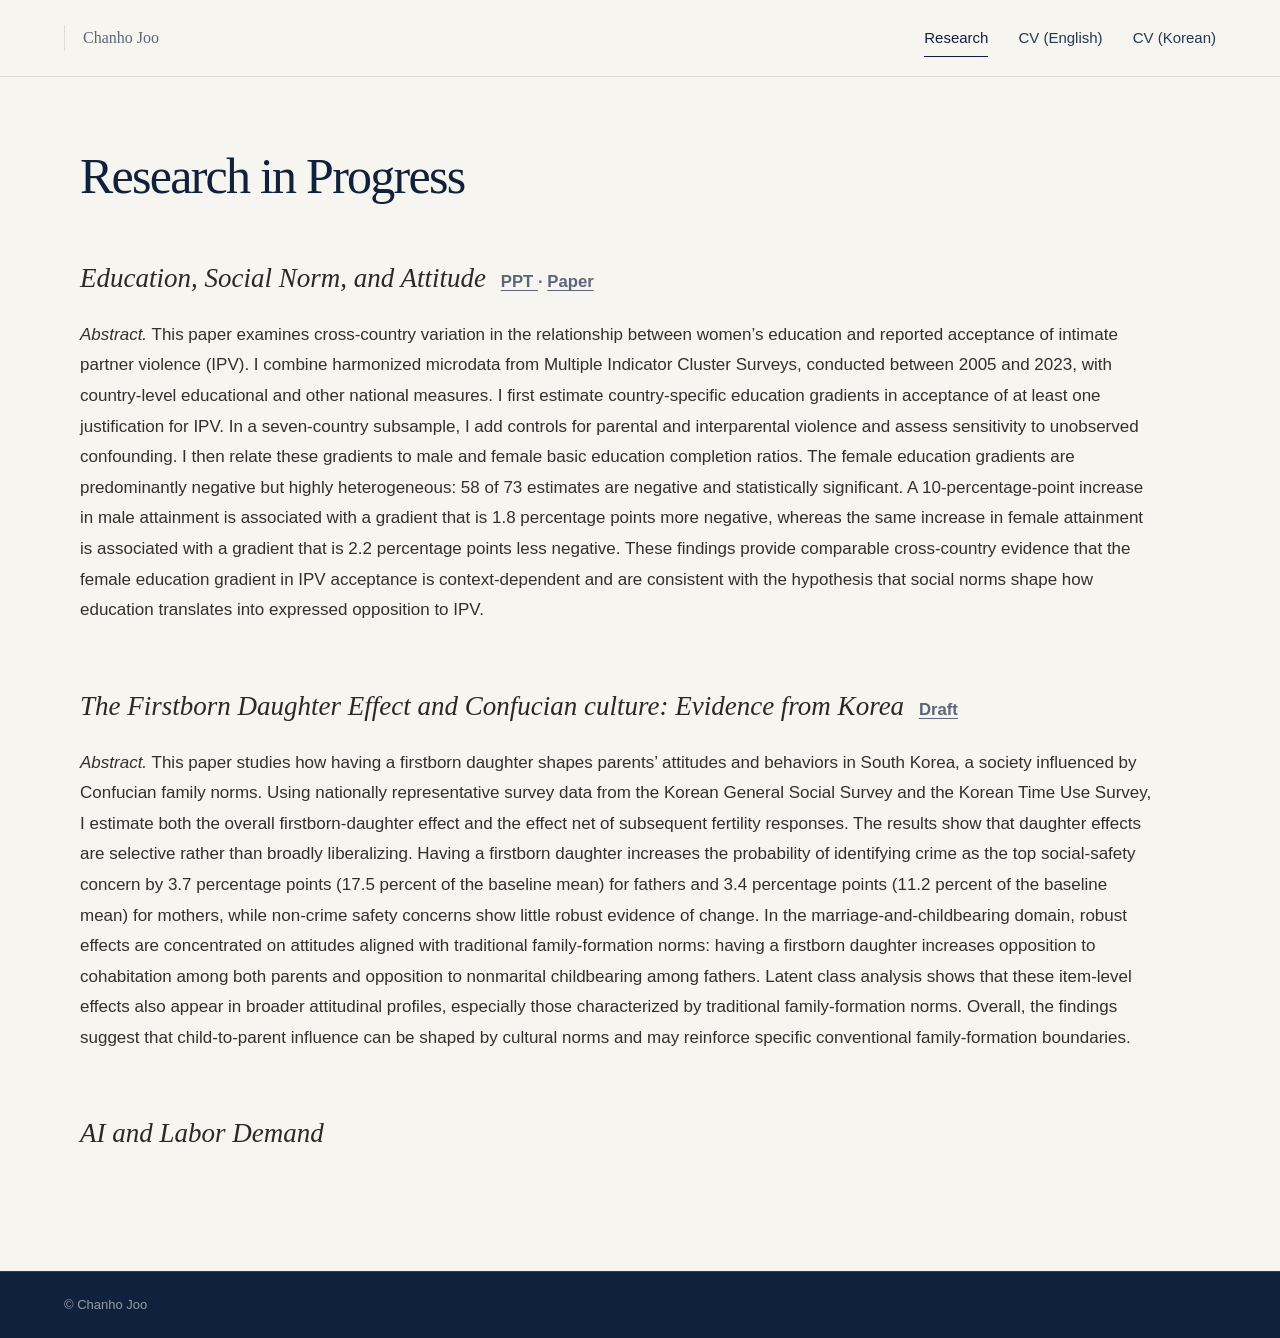
==== research.html @ ecddd012 "Add research detail page" ====
<!DOCTYPE html>
<html lang="en">
<head>
  <meta charset="UTF-8">

  <meta
    name="viewport"
    content="width=device-width, initial-scale=1.0"
  >

  <meta
    name="description"
    content="Research in progress by Chanho Joo."
  >

  <title>Research | Chanho Joo</title>

  <link rel="stylesheet" href="./styles.css">
</head>

<body>

  <header class="site-header">

    <div class="site-shell header-inner">

      <div class="header-brand">
        <a class="brand-name brand-name-only" href="./index.html">
          Chanho Joo
        </a>
      </div>

      <nav class="main-navigation" aria-label="Main navigation">

        <a href="./research.html" aria-current="page">
          Research
        </a>

        <a
          href="./chanho-joo-cv.pdf"
          target="_blank"
          rel="noopener"
        >
          CV (English)
        </a>

        <a
          href="./chanho-joo-cv-korean.pdf"
          target="_blank"
          rel="noopener"
        >
          CV (Korean)
        </a>

      </nav>

    </div>

  </header>

  <main>

    <section class="research-page" aria-labelledby="research-page-title">

      <div class="site-shell research-page-content">

        <h1 id="research-page-title" class="research-page-title">
          Research in Progress
        </h1>

        <article class="research-paper">

          <h2 class="research-paper-title">
            Education, Social Norm, and Attitude
            <span class="research-paper-links">
              <a
                href="./IPV_Education_Dependent_Norm_Sensitivity.pdf"
                target="_blank"
                rel="noopener"
              >
                PPT
              </a>
              <span aria-hidden="true">·</span>
              <a
                href="./Education_Social_norm_Attitude.pdf"
                target="_blank"
                rel="noopener"
              >
                Paper
              </a>
            </span>
          </h2>

          <p class="research-abstract">
            <em>Abstract.</em> This paper examines cross-country variation in the relationship between women’s education and reported acceptance of intimate partner violence (IPV). I combine harmonized microdata from Multiple Indicator Cluster Surveys, conducted between 2005 and 2023, with country-level educational and other national measures. I first estimate country-specific education gradients in acceptance of at least one justification for IPV. In a seven-country subsample, I add controls for parental and interparental violence and assess sensitivity to unobserved confounding. I then relate these gradients to male and female basic education completion ratios. The female education gradients are predominantly negative but highly heterogeneous: 58 of 73 estimates are negative and statistically significant. A 10-percentage-point increase in male attainment is associated with a gradient that is 1.8 percentage points more negative, whereas the same increase in female attainment is associated with a gradient that is 2.2 percentage points less negative. These findings provide comparable cross-country evidence that the female education gradient in IPV acceptance is context-dependent and are consistent with the hypothesis that social norms shape how education translates into expressed opposition to IPV.
          </p>

        </article>

        <article class="research-paper">

          <h2 class="research-paper-title">
            The Firstborn Daughter Effect and Confucian culture: Evidence from Korea
            <span class="research-paper-links">
              <a
                href="./Joo_firstborn.pdf"
                target="_blank"
                rel="noopener"
              >
                Draft
              </a>
            </span>
          </h2>

          <p class="research-abstract">
            <em>Abstract.</em> This paper studies how having a firstborn daughter shapes parents’ attitudes and behaviors in South Korea, a society influenced by Confucian family norms. Using nationally representative survey data from the Korean General Social Survey and the Korean Time Use Survey, I estimate both the overall firstborn-daughter effect and the effect net of subsequent fertility responses. The results show that daughter effects are selective rather than broadly liberalizing. Having a firstborn daughter increases the probability of identifying crime as the top social-safety concern by 3.7 percentage points (17.5 percent of the baseline mean) for fathers and 3.4 percentage points (11.2 percent of the baseline mean) for mothers, while non-crime safety concerns show little robust evidence of change. In the marriage-and-childbearing domain, robust effects are concentrated on attitudes aligned with traditional family-formation norms: having a firstborn daughter increases opposition to cohabitation among both parents and opposition to nonmarital childbearing among fathers. Latent class analysis shows that these item-level effects also appear in broader attitudinal profiles, especially those characterized by traditional family-formation norms. Overall, the findings suggest that child-to-parent influence can be shaped by cultural norms and may reinforce specific conventional family-formation boundaries.
          </p>

        </article>

        <article class="research-paper research-paper-title-only">

          <h2 class="research-paper-title">
            AI and Labor Demand
          </h2>

        </article>

      </div>

    </section>

  </main>

  <footer class="site-footer">

    <div class="site-shell footer-inner">

      <p>
        © Chanho Joo
      </p>

    </div>

  </footer>

</body>
</html>
---- styles.css ----
/* ==================================================
   1. Design variables
================================================== */

:root {
  --background: #f7f5ef;
  --background-light: #fbfaf7;
  --surface: #ffffff;

  --navy: #10213d;
  --navy-soft: #253753;
  --text: #17233a;
  --muted: #5c6678;
  --line: #dedbd3;

  --max-width: 1180px;
  --side-padding: 5vw;
}


/* ==================================================
   2. Base
================================================== */

*,
*::before,
*::after {
  box-sizing: border-box;
}

html {
  scroll-behavior: smooth;
}

body {
  margin: 0;
  overflow-x: hidden;

  background: var(--background);
  color: var(--text);

  font-family:
    Arial,
    "Helvetica Neue",
    Helvetica,
    sans-serif;

  font-size: 16px;
  line-height: 1.65;

  -webkit-font-smoothing: antialiased;
}

img {
  display: block;
  max-width: 100%;
}

a {
  color: inherit;
  text-decoration: none;
  -webkit-tap-highlight-color: transparent;
}

a:focus-visible {
  outline: 2px solid var(--navy);
  outline-offset: 4px;
}

section {
  scroll-margin-top: 90px;
}

.site-shell {
  width: min(
    var(--max-width),
    calc(100% - (var(--side-padding) * 2))
  );
  margin: 0 auto;
}


/* ==================================================
   3. Header
================================================== */

.site-header {
  position: relative;
  z-index: 100;

  width: 100%;

  background: var(--background);
  border-bottom: 1px solid var(--line);
}

.header-inner {
  min-height: 76px;

  display: flex;
  align-items: center;
  justify-content: space-between;

  gap: 40px;
}

.header-brand {
  display: flex;
  align-items: center;
  gap: 18px;
}

.home-link {
  color: var(--navy);
  font-size: 14px;
  font-weight: 700;
}

.brand-name {
  padding-left: 18px;

  border-left: 1px solid var(--line);
  color: var(--muted);

  font-family:
    Georgia,
    "Times New Roman",
    Times,
    serif;

  font-size: 16px;
  font-weight: 400;
}

.home-link:hover,
.brand-name:hover {
  color: var(--navy);
}

.main-navigation {
  display: flex;
  align-items: center;
  justify-content: flex-end;
  flex-wrap: wrap;

  gap: 30px;
}

.main-navigation a {
  position: relative;

  color: var(--navy-soft);
  font-size: 15px;
  font-weight: 500;
}

.main-navigation a::after {
  content: "";

  position: absolute;
  left: 0;
  bottom: -7px;

  width: 100%;
  height: 1px;

  background: var(--navy);

  transform: scaleX(0);
  transform-origin: right;
  transition: transform 180ms ease;
}

.main-navigation a:hover::after {
  transform: scaleX(1);
  transform-origin: left;
}

.main-navigation a[aria-current="page"] {
  color: var(--navy);
}

.main-navigation a[aria-current="page"]::after {
  transform: scaleX(1);
}


/* ==================================================
   4. Profile / Hero
================================================== */

.hero {
  padding: 72px 0 88px;
}

.hero-grid {
  display: grid;
  grid-template-columns:
    minmax(250px, 310px)
    minmax(0, 680px);

  align-items: start;
  justify-content: center;

  gap: clamp(48px, 5vw, 72px);
}

.portrait-column {
  align-self: start;

  display: flex;
  justify-content: center;

  /* Aligns the top of the photo approximately with the name. */
  padding-top: 38px;
}

.portrait-frame {
  width: 100%;
  max-width: 300px;
  aspect-ratio: 3518 / 4185;

  overflow: hidden;

  border: 1px solid var(--line);
  background: transparent;

  box-shadow: 0 16px 36px rgba(34, 55, 84, 0.12);
}

.portrait-frame img {
  width: 100%;
  height: 100%;

  object-fit: cover;
  object-position: center;
}

.hero-copy {
  align-self: start;
  max-width: 680px;
}

.eyebrow {
  margin: 0 0 14px;

  color: var(--navy);

  font-size: 11px;
  font-weight: 750;
  letter-spacing: 0.18em;
  text-transform: uppercase;
}

.hero .profile-title {
  margin: 0;

  color: var(--navy);

  font-family:
    Georgia,
    "Times New Roman",
    Times,
    serif;

  font-size: clamp(36px, 2.8vw, 44px);
  font-weight: 500;
  line-height: 1.12;
  letter-spacing: -0.035em;
}

/* Optional: use this class under the name for title and affiliation. */
.profile-role {
  margin: 10px 0 0;

  color: var(--navy-soft);

  font-size: 17px;
  font-weight: 500;
  line-height: 1.55;
}

.profile-bio {
  max-width: 650px;
  margin: 24px 0 0;

  color: var(--muted);

  /* One step larger than the previous 17px setting. */
  font-size: 18px;
  line-height: 1.72;
}

.profile-bio + .profile-bio {
  margin-top: 20px;
}

.profile-details {
  max-width: 650px;

  margin: 30px 0 0;
  padding: 20px 0;

  border-top: 1px solid var(--line);
  border-bottom: 1px solid var(--line);
}

.profile-details div {
  display: grid;
  grid-template-columns: 130px minmax(0, 1fr);

  gap: 22px;
  padding: 6px 0;
}

.profile-details dt {
  color: var(--navy);

  font-size: 12px;
  font-weight: 700;
  letter-spacing: 0.05em;
  text-transform: uppercase;
}

.profile-details dd {
  margin: 0;

  color: var(--muted);

  font-size: 15px;
  line-height: 1.6;
}

.profile-details a {
  color: var(--navy);
}

.profile-details a:hover {
  text-decoration: underline;
  text-underline-offset: 3px;
}

.profile-links {
  display: flex;
  flex-wrap: wrap;

  gap: 28px;
  margin-top: 25px;
}

.profile-links a {
  padding-bottom: 3px;

  border-bottom: 1px solid var(--navy);
  color: var(--navy);

  font-size: 14px;
  font-weight: 700;
}

.profile-links a:hover {
  opacity: 0.65;
}


/* ==================================================
   5. Research: simple publication-style list
================================================== */

.research-section {
  padding: 64px 0 72px;

  border-top: 1px solid var(--line);
  background: var(--background-light);
}

.research-list-heading {
  margin: 0 0 26px;

  color: #292929;

  font-family:
    Georgia,
    "Times New Roman",
    Times,
    serif;

  font-size: 22px;
  font-weight: 400;
  line-height: 1.35;

  text-decoration: underline;
  text-decoration-thickness: 1px;
  text-underline-offset: 4px;
}

.publication-list {
  max-width: 1100px;
}

.publication-entry {
  margin: 0 0 12px;

  color: #303030;

  font-family:
    Georgia,
    "Times New Roman",
    Times,
    serif;

  font-size: 18px;
  font-weight: 400;
  line-height: 1.6;
}

.publication-entry:last-child {
  margin-bottom: 0;
}

.publication-title-link {
  color: inherit;
}

.publication-title-link:hover {
  text-decoration: underline;
  text-underline-offset: 4px;
}

.publication-links {
  margin-left: 8px;

  font-size: 0.84em;
  color: #666;
}

.publication-links a {
  color: inherit;
  text-decoration: underline;
  text-underline-offset: 3px;
}

.paper-status,
.publication-venue {
  font-style: italic;
  font-weight: 600;
}


/* ==================================================
   6. Research detail page
================================================== */

.research-page {
  min-height: calc(100vh - 146px);
  padding: 72px 0 96px;
}

.research-page-content {
  max-width: 1120px;
}

.research-page-title {
  margin: 0 0 56px;

  color: var(--navy);

  font-family:
    Georgia,
    "Times New Roman",
    Times,
    serif;

  font-size: clamp(34px, 4vw, 50px);
  font-weight: 500;
  line-height: 1.1;
  letter-spacing: -0.035em;
}

.research-paper {
  margin-bottom: 62px;
}

.research-paper-title {
  margin: 0 0 22px;

  color: #292929;

  font-family:
    Georgia,
    "Times New Roman",
    Times,
    serif;

  font-size: clamp(21px, 2.2vw, 27px);
  font-style: italic;
  font-weight: 500;
  line-height: 1.4;
}

.research-paper-links {
  margin-left: 8px;

  color: var(--muted);
  font-family:
    Arial,
    "Helvetica Neue",
    Helvetica,
    sans-serif;
  font-size: 0.62em;
  font-style: normal;
  font-weight: 600;
  white-space: nowrap;
}

.research-paper-links a {
  color: inherit;
  text-decoration: underline;
  text-decoration-thickness: 1px;
  text-underline-offset: 3px;
}

.research-paper-links a:hover {
  color: var(--navy);
}

.research-abstract {
  max-width: 1080px;
  margin: 0;

  color: #303030;
  font-size: 17px;
  line-height: 1.8;
}

.research-paper-title-only {
  margin-bottom: 0;
}



/* ==================================================
   7. Footer
================================================== */

.site-footer {
  padding: 22px 0;

  background: var(--navy);
  color: rgba(255, 255, 255, 0.55);

  border-top: 1px solid rgba(255, 255, 255, 0.12);
}

.footer-inner {
  display: flex;
  align-items: center;
  justify-content: space-between;

  gap: 30px;
}

.footer-inner p {
  margin: 0;
  font-size: 13px;
}


/* ==================================================
   8. Tablet
================================================== */

@media (max-width: 850px) {
  :root {
    --side-padding: 24px;
  }

  .header-inner {
    min-height: auto;
    padding: 18px 0;
  }

  .main-navigation {
    gap: 18px;
  }

  .hero {
    padding: 52px 0 70px;
  }

  .hero-grid {
    grid-template-columns: 1fr;
    gap: 38px;
  }

.portrait-column {
  align-self: start;
  padding-top: 8px;
}

  .portrait-frame {
    width: min(65vw, 280px);
  }

  .hero-copy {
    max-width: 680px;
  }

}


/* ==================================================
   9. Mobile
================================================== */

@media (max-width: 600px) {
  .header-inner {
    align-items: flex-start;
    flex-direction: column;

    gap: 13px;
  }

  .header-brand {
    gap: 13px;
  }

  .brand-name {
    padding-left: 13px;
    font-size: 16px;
  }

  .main-navigation {
    gap: 20px;
  }

  .main-navigation a {
    font-size: 14px;
  }

  .hero {
    padding: 38px 0 58px;
  }

  .portrait-frame {
    width: min(78vw, 260px);
  }

  .hero .profile-title {
    font-size: 31px;
  }

  .profile-role {
    font-size: 16px;
  }

  .profile-bio {
    font-size: 16px;
    line-height: 1.7;
  }

  .profile-details div {
    grid-template-columns: 1fr;
    gap: 2px;
    padding: 8px 0;
  }

  .research-section {
    padding: 50px 0 56px;
  }

  .research-list-heading {
    margin-bottom: 20px;
    font-size: 19px;
  }

  .publication-entry {
    margin-bottom: 12px;
    font-size: 16px;
  }

  .research-page {
    padding: 52px 0 70px;
  }

  .research-page-title {
    margin-bottom: 40px;
  }

  .research-paper {
    margin-bottom: 46px;
  }

  .research-paper-title {
    margin-bottom: 16px;
  }

  .research-abstract {
    font-size: 16px;
    line-height: 1.75;
  }

  .footer-inner {
    align-items: flex-start;
    flex-direction: column;
    gap: 5px;
  }
}
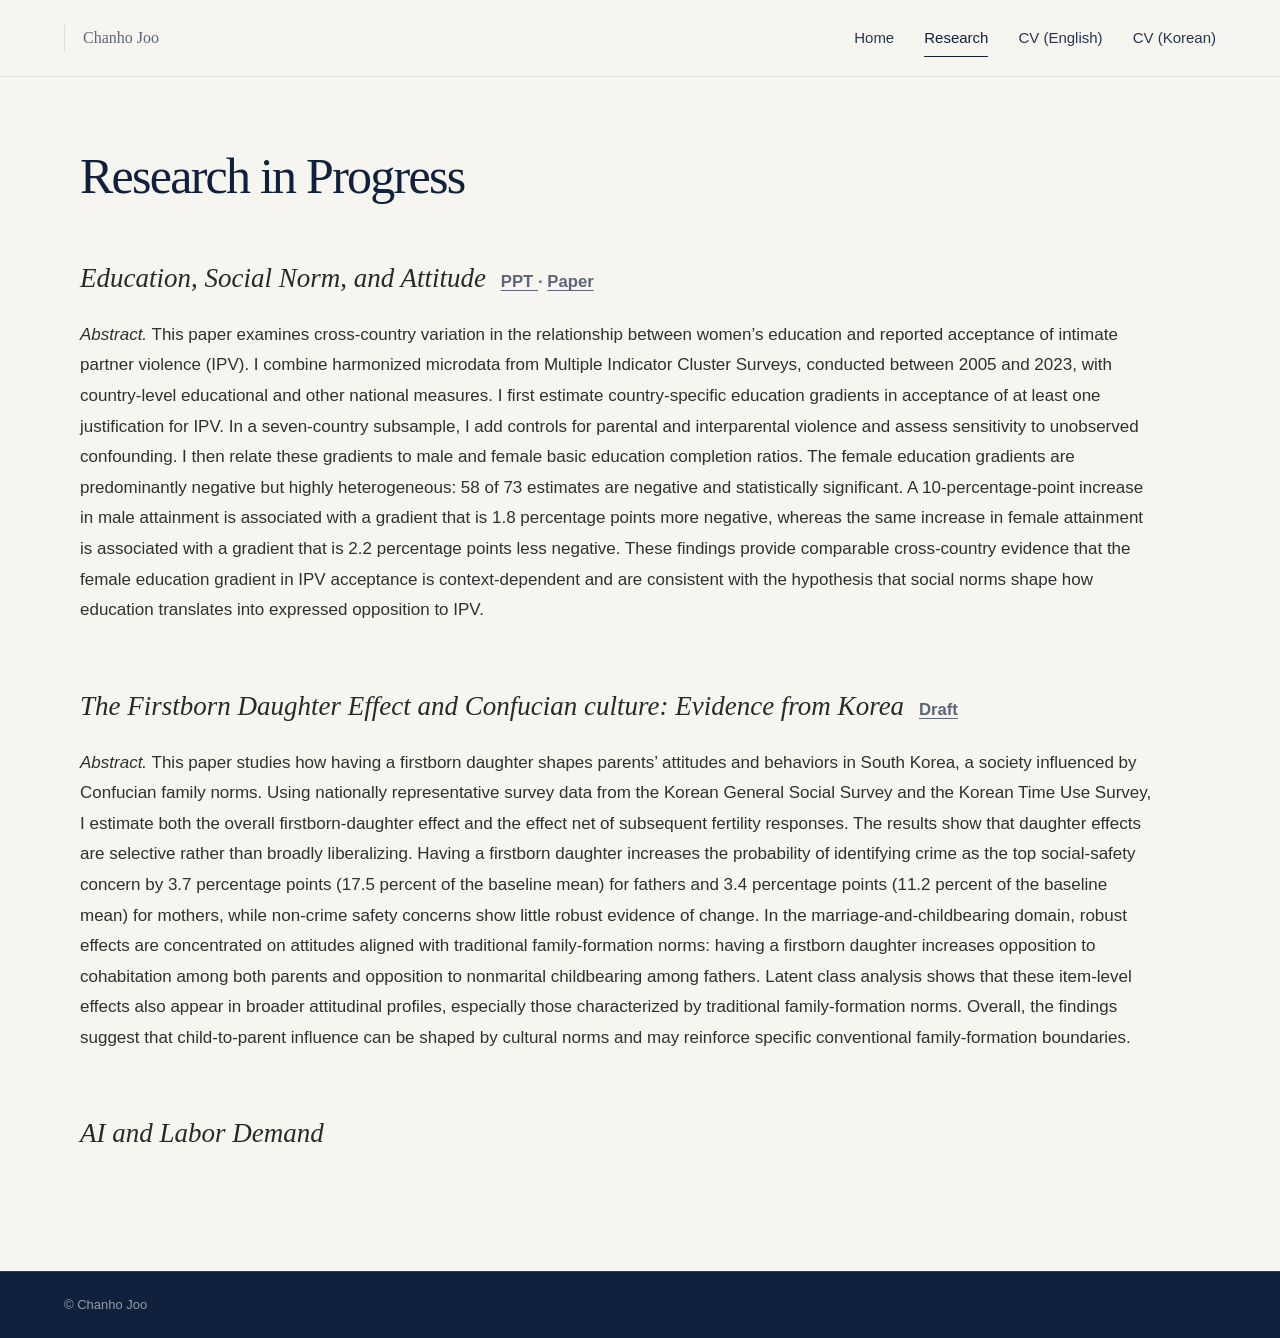
==== commit ac7c901c: "Restore homepage research list" ====
--- a/research.html
+++ b/research.html
@@ -31,6 +31,10 @@
       </div>
 
       <nav class="main-navigation" aria-label="Main navigation">
+
+        <a href="./index.html">
+          Home
+        </a>
 
         <a href="./research.html" aria-current="page">
           Research
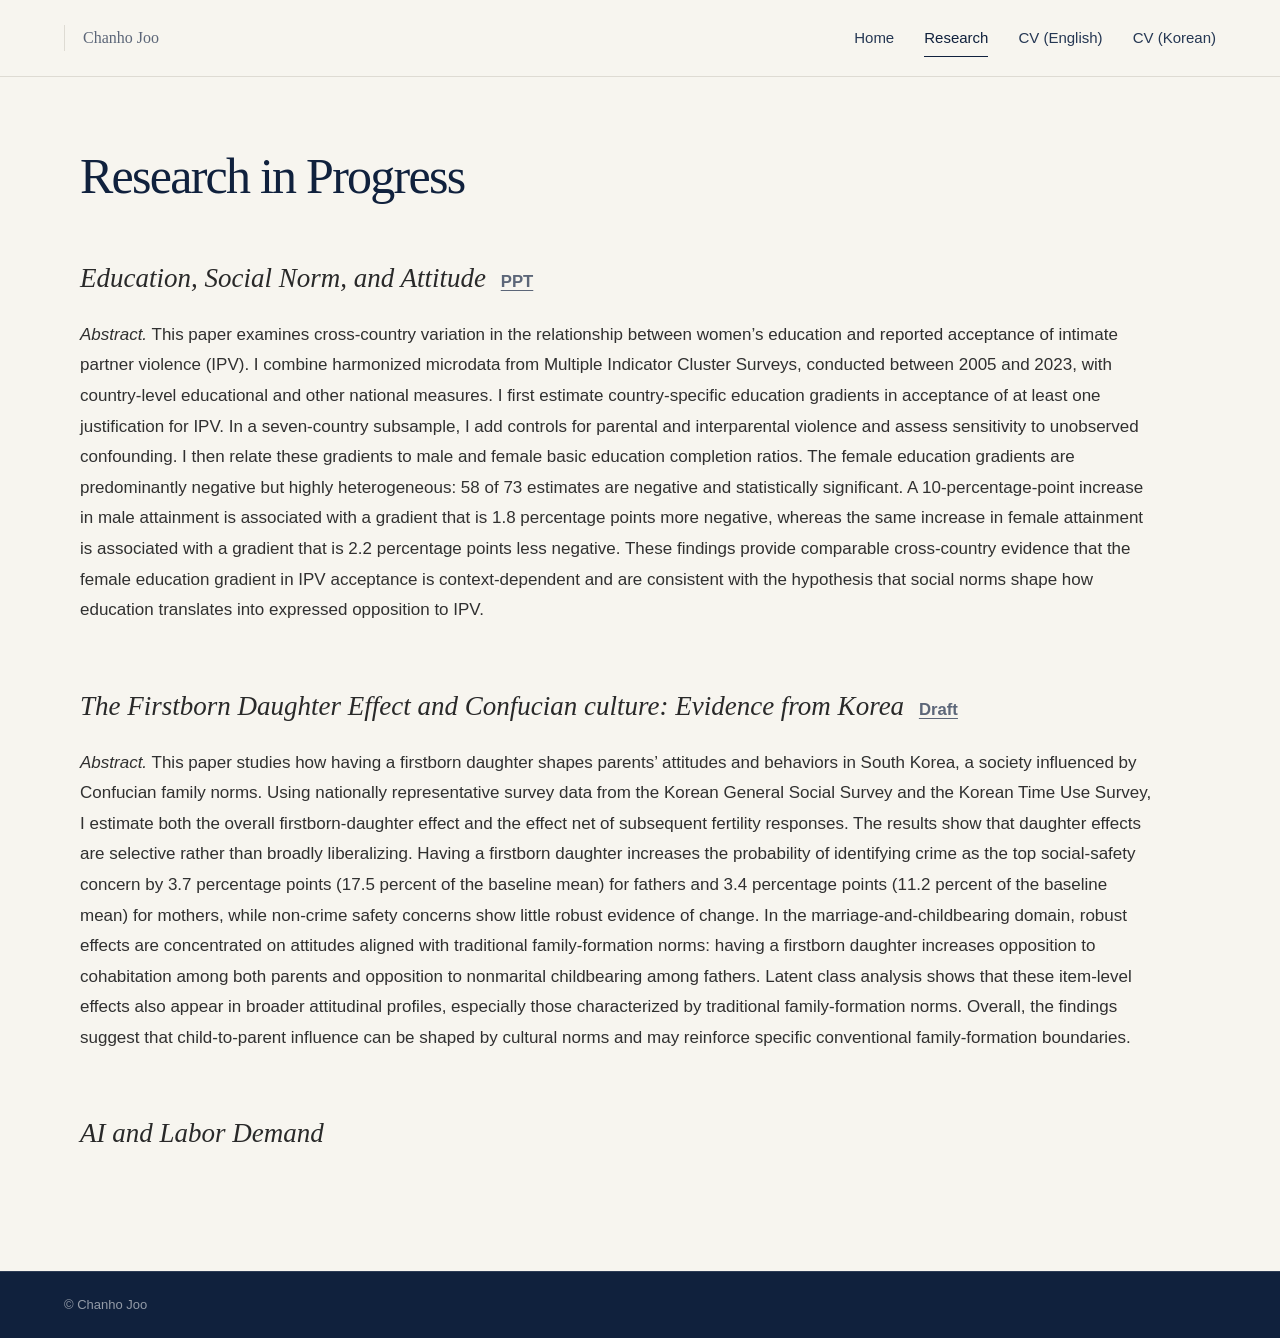
==== commit 6bcc98e5: "Temporarily hide education draft" ====
--- a/research.html
+++ b/research.html
@@ -84,14 +84,16 @@
               >
                 PPT
               </a>
+              <!--
               <span aria-hidden="true">·</span>
               <a
                 href="./Education_Social_norm_Attitude.pdf"
                 target="_blank"
                 rel="noopener"
               >
-                Paper
+                Draft
               </a>
+              -->
             </span>
           </h2>
 
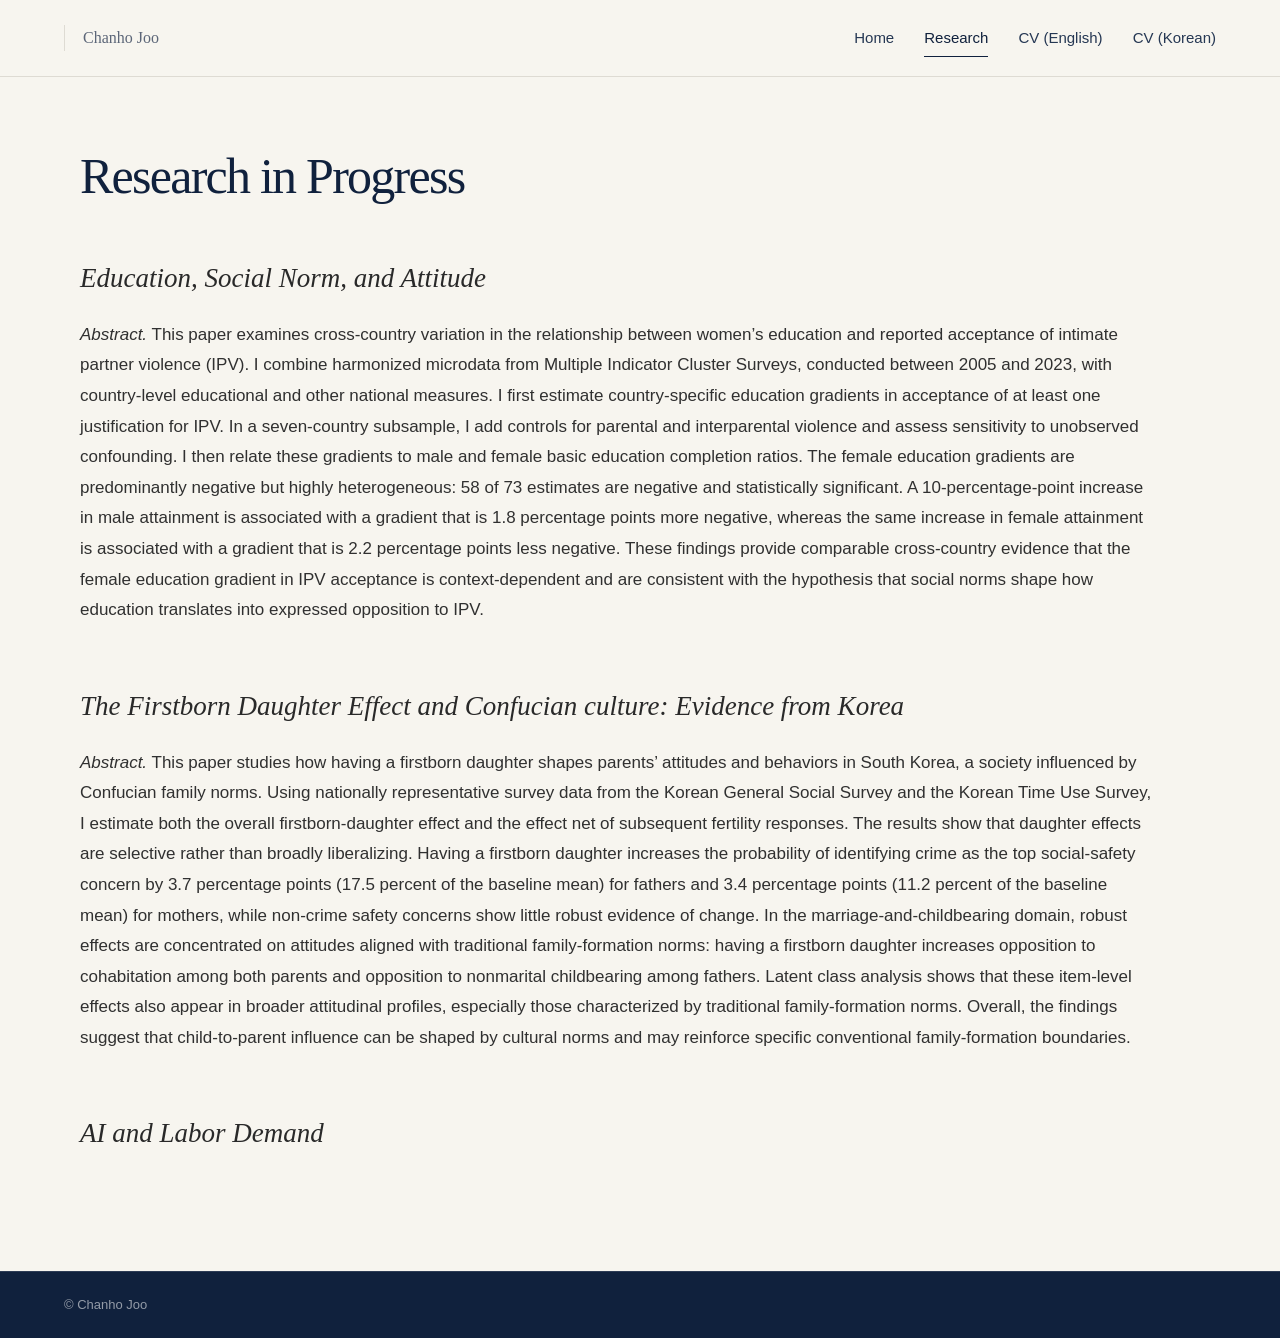
==== commit df8bf6a9: "Temporarily hide research links" ====
--- a/research.html
+++ b/research.html
@@ -77,6 +77,7 @@
           <h2 class="research-paper-title">
             Education, Social Norm, and Attitude
             <span class="research-paper-links">
+              <!--
               <a
                 href="./IPV_Education_Dependent_Norm_Sensitivity.pdf"
                 target="_blank"
@@ -84,6 +85,7 @@
               >
                 PPT
               </a>
+              -->
               <!--
               <span aria-hidden="true">·</span>
               <a
@@ -107,6 +109,7 @@
 
           <h2 class="research-paper-title">
             The Firstborn Daughter Effect and Confucian culture: Evidence from Korea
+            <!--
             <span class="research-paper-links">
               <a
                 href="./Joo_firstborn.pdf"
@@ -116,6 +119,7 @@
                 Draft
               </a>
             </span>
+            -->
           </h2>
 
           <p class="research-abstract">
